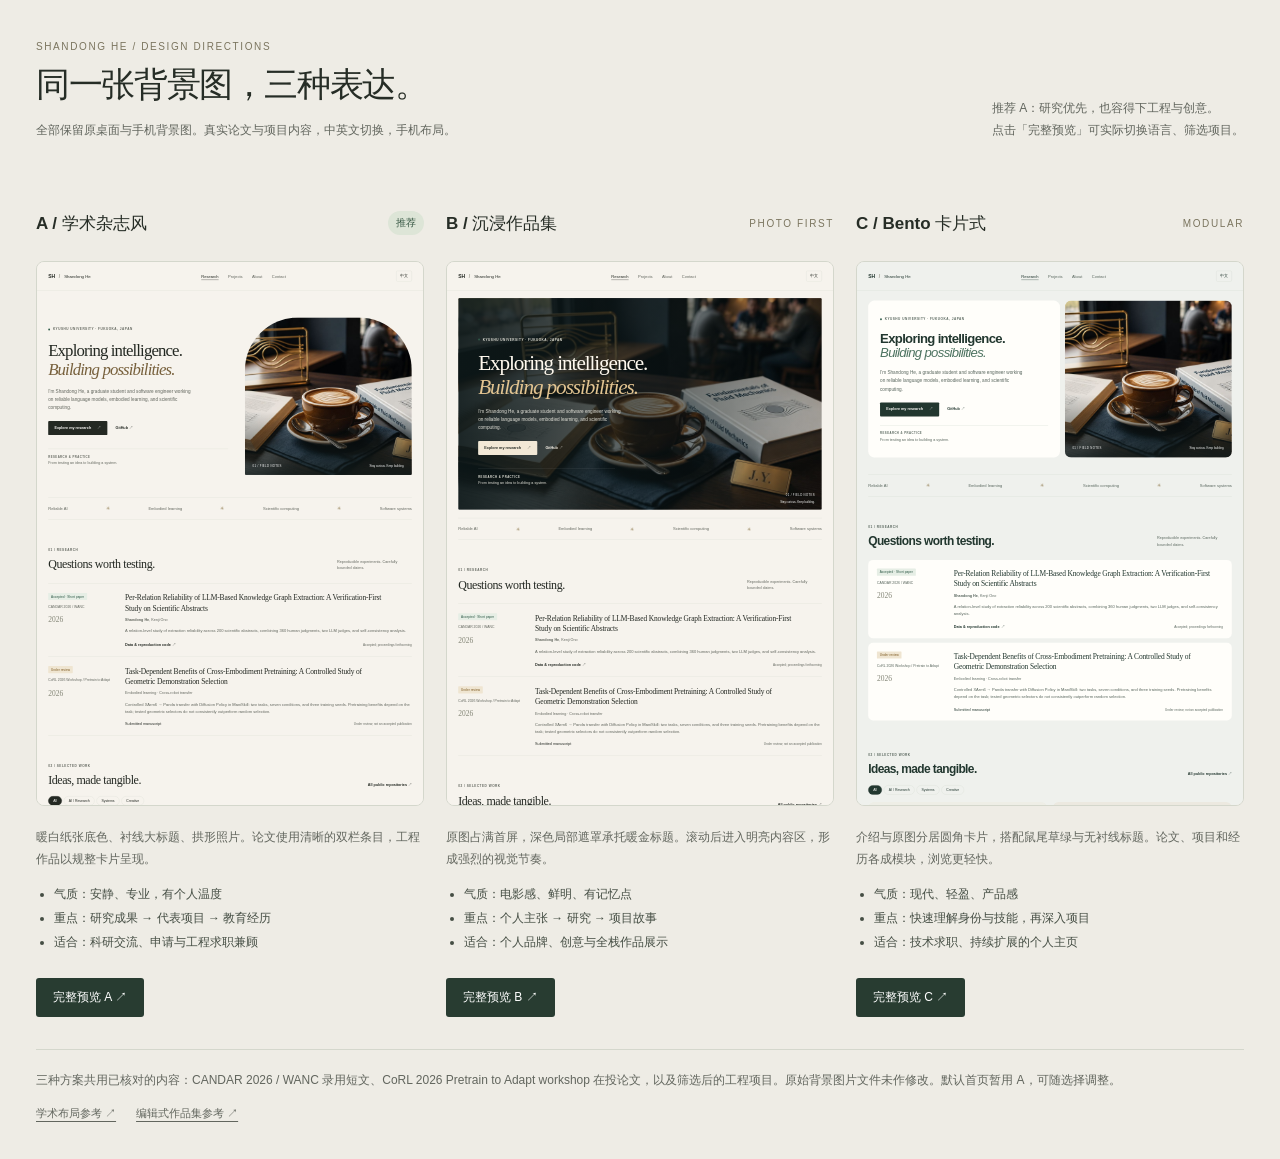
==== design-preview.html @ aaff9c5a "Rebuild bilingual research portfolio with academic editorial design" ====
<!doctype html><html lang="zh-CN"><head><meta charset="utf-8"><meta name="viewport" content="width=device-width,initial-scale=1"><meta name="robots" content="noindex"><title>何单东 · 三种网站设计方案</title><style>*{box-sizing:border-box}body{margin:0;background:#eeece5;color:#262d26;font-family:"Segoe UI","Microsoft YaHei",sans-serif}header,main{max-width:1500px;margin:auto;padding:36px}header{display:flex;justify-content:space-between;gap:24px;align-items:end;padding-bottom:8px}header p{font-size:12px;line-height:1.8;color:#62665e}h1{font:400 34px Georgia,"Microsoft YaHei",serif;letter-spacing:-.04em;margin:8px 0 12px}.label{font-size:10px;letter-spacing:.16em;color:#7b755f}.options{display:grid;grid-template-columns:repeat(3,minmax(0,1fr));gap:22px}.option{min-width:0}.option-head{display:flex;justify-content:space-between;align-items:center;gap:10px}h2{font-size:17px;font-weight:550}a{color:inherit;text-underline-offset:4px;font-size:12px}.recommend{font-size:10px;padding:5px 8px;background:#dde5d7;color:#375844;border-radius:20px}.frame{height:555px;background:#f6f3ed;overflow:hidden;border:1px solid #d4d7cc;border-radius:8px;position:relative;margin:12px 0 20px}iframe{width:1240px;height:1750px;border:0;transform-origin:top left;pointer-events:none}.option p{font-size:12px;line-height:1.85;color:#62665e}.option ul{padding-left:18px;font-size:12px;line-height:2;color:#454e44}.open{display:inline-block;background:#283c31;color:#fff;padding:11px 17px;text-decoration:none;border-radius:3px;margin-top:12px}.note{margin-top:32px;border-top:1px solid #d4d7cc;padding-top:20px;font-size:12px;color:#62665e;line-height:1.8}.links{margin-top:12px;display:flex;gap:20px}.links a{font-size:11px}@media(max-width:850px){.options{grid-template-columns:1fr}header{display:block}header,main{padding:24px}.frame{height:510px}h1{font-size:29px}.option{margin-bottom:28px}}a:focus-visible{outline:3px solid #8a642f;outline-offset:4px}</style></head><body><header><div><span class="label">SHANDONG HE / DESIGN DIRECTIONS</span><h1>同一张背景图，三种表达。</h1><p>全部保留原桌面与手机背景图。真实论文与项目内容，中英文切换，手机布局。</p></div><p>推荐 A：研究优先，也容得下工程与创意。<br>点击「完整预览」可实际切换语言、筛选项目。</p></header><main><div class="options">
<article class="option"><div class="option-head"><h2>A / 学术杂志风</h2><span class="recommend">推荐</span></div><div class="frame"><iframe src="index.html?design=academic" title="学术杂志风预览" tabindex="-1"></iframe></div><p>暖白纸张底色、衬线大标题、拱形照片。论文使用清晰的双栏条目，工程作品以规整卡片呈现。</p><ul><li>气质：安静、专业，有个人温度</li><li>重点：研究成果 → 代表项目 → 教育经历</li><li>适合：科研交流、申请与工程求职兼顾</li></ul><a class="open" href="index.html?design=academic" target="_blank" rel="noopener">完整预览 A ↗</a></article>
<article class="option"><div class="option-head"><h2>B / 沉浸作品集</h2><span class="label">PHOTO FIRST</span></div><div class="frame"><iframe src="index.html?design=editorial" title="沉浸作品集预览" tabindex="-1"></iframe></div><p>原图占满首屏，深色局部遮罩承托暖金标题。滚动后进入明亮内容区，形成强烈的视觉节奏。</p><ul><li>气质：电影感、鲜明、有记忆点</li><li>重点：个人主张 → 研究 → 项目故事</li><li>适合：个人品牌、创意与全栈作品展示</li></ul><a class="open" href="index.html?design=editorial" target="_blank" rel="noopener">完整预览 B ↗</a></article>
<article class="option"><div class="option-head"><h2>C / Bento 卡片式</h2><span class="label">MODULAR</span></div><div class="frame"><iframe src="index.html?design=bento" title="Bento 卡片式预览" tabindex="-1"></iframe></div><p>介绍与原图分居圆角卡片，搭配鼠尾草绿与无衬线标题。论文、项目和经历各成模块，浏览更轻快。</p><ul><li>气质：现代、轻盈、产品感</li><li>重点：快速理解身份与技能，再深入项目</li><li>适合：技术求职、持续扩展的个人主页</li></ul><a class="open" href="index.html?design=bento" target="_blank" rel="noopener">完整预览 C ↗</a></article>
</div><div class="note">三种方案共用已核对的内容：CANDAR 2026 / WANC 录用短文、CoRL 2026 Pretrain to Adapt workshop 在投论文，以及筛选后的工程项目。原始背景图片文件未作修改。默认首页暂用 A，可随选择调整。<div class="links"><a href="https://www.framer.com/marketplace/templates/scholar/">学术布局参考 ↗</a><a href="https://www.framer.com/marketplace/templates/72319/">编辑式作品集参考 ↗</a></div></div></main><script>const observer=new ResizeObserver(entries=>entries.forEach(({target,contentRect})=>{const scale=contentRect.width/1240;target.querySelector('iframe').style.transform=`scale(${scale})`;target.style.height=`${Math.min(640,1750*scale)}px`;}));document.querySelectorAll('.frame').forEach(frame=>observer.observe(frame));</script></body></html>
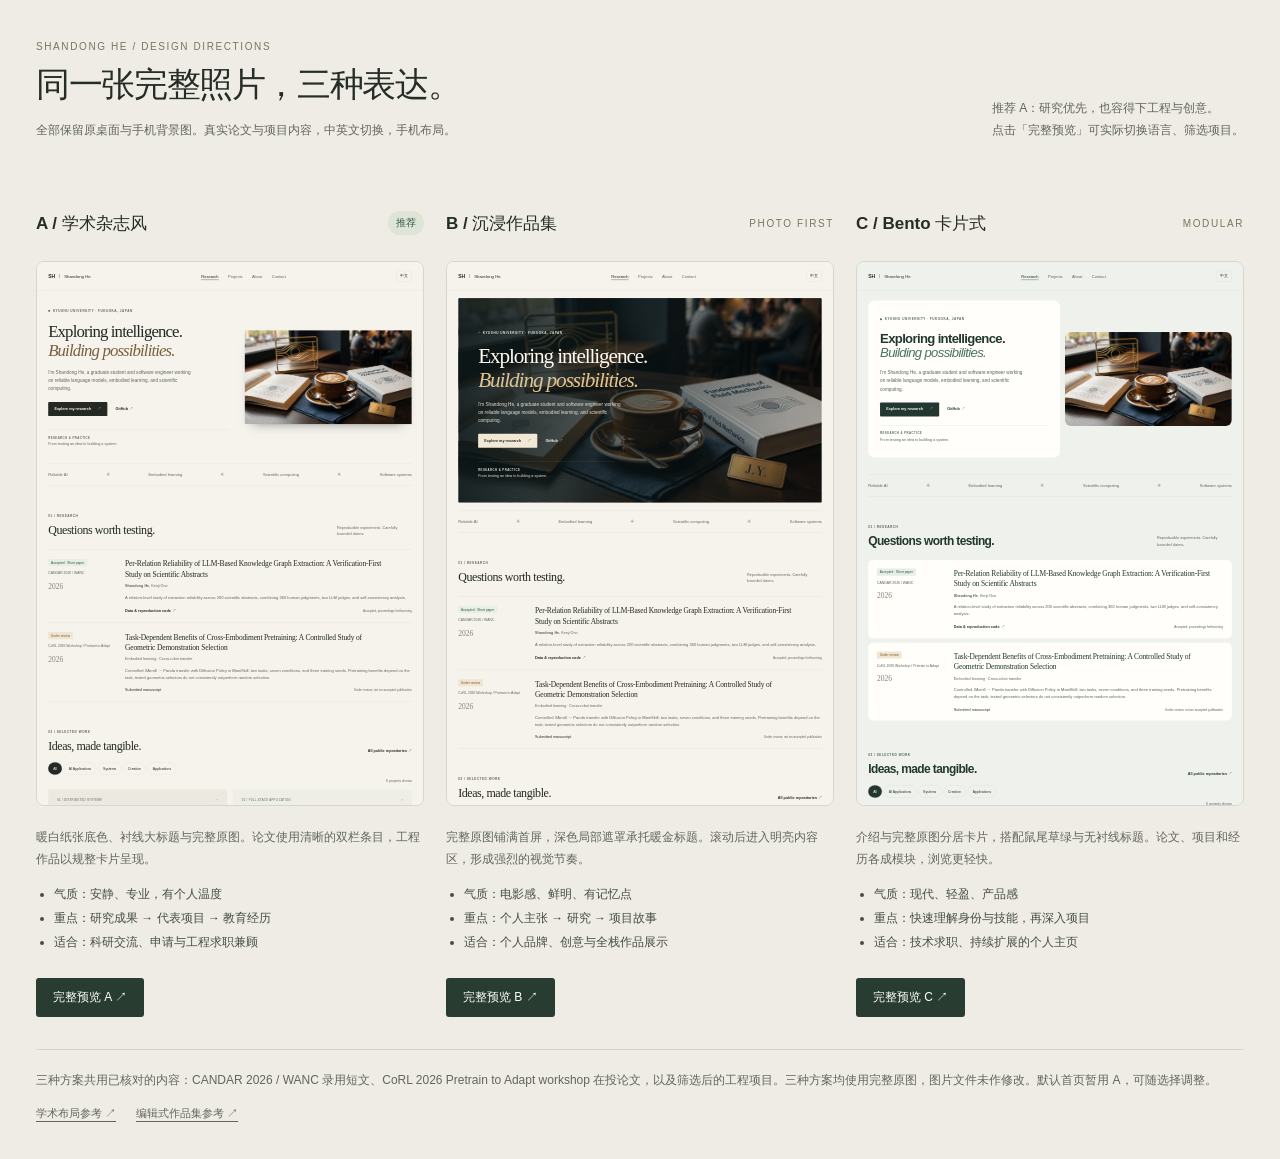
==== commit a2ec14a1: "Refine portfolio interactions and design previews" ====
--- a/design-preview.html
+++ b/design-preview.html
@@ -1,5 +1,5 @@
-<!doctype html><html lang="zh-CN"><head><meta charset="utf-8"><meta name="viewport" content="width=device-width,initial-scale=1"><meta name="robots" content="noindex"><title>何单东 · 三种网站设计方案</title><style>*{box-sizing:border-box}body{margin:0;background:#eeece5;color:#262d26;font-family:"Segoe UI","Microsoft YaHei",sans-serif}header,main{max-width:1500px;margin:auto;padding:36px}header{display:flex;justify-content:space-between;gap:24px;align-items:end;padding-bottom:8px}header p{font-size:12px;line-height:1.8;color:#62665e}h1{font:400 34px Georgia,"Microsoft YaHei",serif;letter-spacing:-.04em;margin:8px 0 12px}.label{font-size:10px;letter-spacing:.16em;color:#7b755f}.options{display:grid;grid-template-columns:repeat(3,minmax(0,1fr));gap:22px}.option{min-width:0}.option-head{display:flex;justify-content:space-between;align-items:center;gap:10px}h2{font-size:17px;font-weight:550}a{color:inherit;text-underline-offset:4px;font-size:12px}.recommend{font-size:10px;padding:5px 8px;background:#dde5d7;color:#375844;border-radius:20px}.frame{height:555px;background:#f6f3ed;overflow:hidden;border:1px solid #d4d7cc;border-radius:8px;position:relative;margin:12px 0 20px}iframe{width:1240px;height:1750px;border:0;transform-origin:top left;pointer-events:none}.option p{font-size:12px;line-height:1.85;color:#62665e}.option ul{padding-left:18px;font-size:12px;line-height:2;color:#454e44}.open{display:inline-block;background:#283c31;color:#fff;padding:11px 17px;text-decoration:none;border-radius:3px;margin-top:12px}.note{margin-top:32px;border-top:1px solid #d4d7cc;padding-top:20px;font-size:12px;color:#62665e;line-height:1.8}.links{margin-top:12px;display:flex;gap:20px}.links a{font-size:11px}@media(max-width:850px){.options{grid-template-columns:1fr}header{display:block}header,main{padding:24px}.frame{height:510px}h1{font-size:29px}.option{margin-bottom:28px}}a:focus-visible{outline:3px solid #8a642f;outline-offset:4px}</style></head><body><header><div><span class="label">SHANDONG HE / DESIGN DIRECTIONS</span><h1>同一张背景图，三种表达。</h1><p>全部保留原桌面与手机背景图。真实论文与项目内容，中英文切换，手机布局。</p></div><p>推荐 A：研究优先，也容得下工程与创意。<br>点击「完整预览」可实际切换语言、筛选项目。</p></header><main><div class="options">
-<article class="option"><div class="option-head"><h2>A / 学术杂志风</h2><span class="recommend">推荐</span></div><div class="frame"><iframe src="index.html?design=academic" title="学术杂志风预览" tabindex="-1"></iframe></div><p>暖白纸张底色、衬线大标题、拱形照片。论文使用清晰的双栏条目，工程作品以规整卡片呈现。</p><ul><li>气质：安静、专业，有个人温度</li><li>重点：研究成果 → 代表项目 → 教育经历</li><li>适合：科研交流、申请与工程求职兼顾</li></ul><a class="open" href="index.html?design=academic" target="_blank" rel="noopener">完整预览 A ↗</a></article>
-<article class="option"><div class="option-head"><h2>B / 沉浸作品集</h2><span class="label">PHOTO FIRST</span></div><div class="frame"><iframe src="index.html?design=editorial" title="沉浸作品集预览" tabindex="-1"></iframe></div><p>原图占满首屏，深色局部遮罩承托暖金标题。滚动后进入明亮内容区，形成强烈的视觉节奏。</p><ul><li>气质：电影感、鲜明、有记忆点</li><li>重点：个人主张 → 研究 → 项目故事</li><li>适合：个人品牌、创意与全栈作品展示</li></ul><a class="open" href="index.html?design=editorial" target="_blank" rel="noopener">完整预览 B ↗</a></article>
-<article class="option"><div class="option-head"><h2>C / Bento 卡片式</h2><span class="label">MODULAR</span></div><div class="frame"><iframe src="index.html?design=bento" title="Bento 卡片式预览" tabindex="-1"></iframe></div><p>介绍与原图分居圆角卡片，搭配鼠尾草绿与无衬线标题。论文、项目和经历各成模块，浏览更轻快。</p><ul><li>气质：现代、轻盈、产品感</li><li>重点：快速理解身份与技能，再深入项目</li><li>适合：技术求职、持续扩展的个人主页</li></ul><a class="open" href="index.html?design=bento" target="_blank" rel="noopener">完整预览 C ↗</a></article>
-</div><div class="note">三种方案共用已核对的内容：CANDAR 2026 / WANC 录用短文、CoRL 2026 Pretrain to Adapt workshop 在投论文，以及筛选后的工程项目。原始背景图片文件未作修改。默认首页暂用 A，可随选择调整。<div class="links"><a href="https://www.framer.com/marketplace/templates/scholar/">学术布局参考 ↗</a><a href="https://www.framer.com/marketplace/templates/72319/">编辑式作品集参考 ↗</a></div></div></main><script>const observer=new ResizeObserver(entries=>entries.forEach(({target,contentRect})=>{const scale=contentRect.width/1240;target.querySelector('iframe').style.transform=`scale(${scale})`;target.style.height=`${Math.min(640,1750*scale)}px`;}));document.querySelectorAll('.frame').forEach(frame=>observer.observe(frame));</script></body></html>
+<!doctype html><html lang="zh-CN"><head><meta charset="utf-8"><meta name="viewport" content="width=device-width,initial-scale=1"><meta name="robots" content="noindex"><title>何单东 · 三种网站设计方案</title><style>*{box-sizing:border-box}body{margin:0;background:#eeece5;color:#262d26;font-family:"Segoe UI","Microsoft YaHei",sans-serif}header,main{max-width:1500px;margin:auto;padding:36px}header{display:flex;justify-content:space-between;gap:24px;align-items:end;padding-bottom:8px}header p{font-size:12px;line-height:1.8;color:#62665e}h1{font:400 34px Georgia,"Microsoft YaHei",serif;letter-spacing:-.04em;margin:8px 0 12px}.label{font-size:10px;letter-spacing:.16em;color:#7b755f}.options{display:grid;grid-template-columns:repeat(3,minmax(0,1fr));gap:22px}.option{min-width:0}.option-head{display:flex;justify-content:space-between;align-items:center;gap:10px}h2{font-size:17px;font-weight:550}a{color:inherit;text-underline-offset:4px;font-size:12px}.recommend{font-size:10px;padding:5px 8px;background:#dde5d7;color:#375844;border-radius:20px}.frame{height:555px;background:#f6f3ed;overflow:hidden;border:1px solid #d4d7cc;border-radius:8px;position:relative;margin:12px 0 20px}iframe{width:1240px;height:1750px;border:0;transform-origin:top left;pointer-events:none}.option p{font-size:12px;line-height:1.85;color:#62665e}.option ul{padding-left:18px;font-size:12px;line-height:2;color:#454e44}.open{display:inline-block;background:#283c31;color:#fff;padding:11px 17px;text-decoration:none;border-radius:3px;margin-top:12px}.note{margin-top:32px;border-top:1px solid #d4d7cc;padding-top:20px;font-size:12px;color:#62665e;line-height:1.8}.links{margin-top:12px;display:flex;gap:20px}.links a{font-size:11px}@media(max-width:850px){.options{grid-template-columns:1fr}header{display:block}header,main{padding:24px}.frame{height:510px}h1{font-size:29px}.option{margin-bottom:28px}}a:focus-visible{outline:3px solid #8a642f;outline-offset:4px}</style></head><body><header><div><span class="label">SHANDONG HE / DESIGN DIRECTIONS</span><h1>同一张完整照片，三种表达。</h1><p>全部保留原桌面与手机背景图。真实论文与项目内容，中英文切换，手机布局。</p></div><p>推荐 A：研究优先，也容得下工程与创意。<br>点击「完整预览」可实际切换语言、筛选项目。</p></header><main><div class="options">
+<article class="option"><div class="option-head"><h2>A / 学术杂志风</h2><span class="recommend">推荐</span></div><div class="frame"><iframe src="index.html?design=academic" title="学术杂志风预览" tabindex="-1"></iframe></div><p>暖白纸张底色、衬线大标题与完整原图。论文使用清晰的双栏条目，工程作品以规整卡片呈现。</p><ul><li>气质：安静、专业，有个人温度</li><li>重点：研究成果 → 代表项目 → 教育经历</li><li>适合：科研交流、申请与工程求职兼顾</li></ul><a class="open" href="index.html?design=academic" target="_blank" rel="noopener">完整预览 A ↗</a></article>
+<article class="option"><div class="option-head"><h2>B / 沉浸作品集</h2><span class="label">PHOTO FIRST</span></div><div class="frame"><iframe src="index.html?design=editorial" title="沉浸作品集预览" tabindex="-1"></iframe></div><p>完整原图铺满首屏，深色局部遮罩承托暖金标题。滚动后进入明亮内容区，形成强烈的视觉节奏。</p><ul><li>气质：电影感、鲜明、有记忆点</li><li>重点：个人主张 → 研究 → 项目故事</li><li>适合：个人品牌、创意与全栈作品展示</li></ul><a class="open" href="index.html?design=editorial" target="_blank" rel="noopener">完整预览 B ↗</a></article>
+<article class="option"><div class="option-head"><h2>C / Bento 卡片式</h2><span class="label">MODULAR</span></div><div class="frame"><iframe src="index.html?design=bento" title="Bento 卡片式预览" tabindex="-1"></iframe></div><p>介绍与完整原图分居卡片，搭配鼠尾草绿与无衬线标题。论文、项目和经历各成模块，浏览更轻快。</p><ul><li>气质：现代、轻盈、产品感</li><li>重点：快速理解身份与技能，再深入项目</li><li>适合：技术求职、持续扩展的个人主页</li></ul><a class="open" href="index.html?design=bento" target="_blank" rel="noopener">完整预览 C ↗</a></article>
+</div><div class="note">三种方案共用已核对的内容：CANDAR 2026 / WANC 录用短文、CoRL 2026 Pretrain to Adapt workshop 在投论文，以及筛选后的工程项目。三种方案均使用完整原图，图片文件未作修改。默认首页暂用 A，可随选择调整。<div class="links"><a href="https://www.framer.com/marketplace/templates/scholar/">学术布局参考 ↗</a><a href="https://www.framer.com/marketplace/templates/72319/">编辑式作品集参考 ↗</a></div></div></main><script>const observer=new ResizeObserver(entries=>entries.forEach(({target,contentRect})=>{const mobile=matchMedia("(max-width:850px)").matches;const width=mobile?390:1240;const height=mobile?1150:1750;const scale=contentRect.width/width;const iframe=target.querySelector("iframe");iframe.style.width=`${width}px`;iframe.style.height=`${height}px`;iframe.style.transform=`scale(${scale})`;target.style.height=`${Math.min(mobile?690:640,height*scale)}px`;}));document.querySelectorAll('.frame').forEach(frame=>observer.observe(frame));</script></body></html>
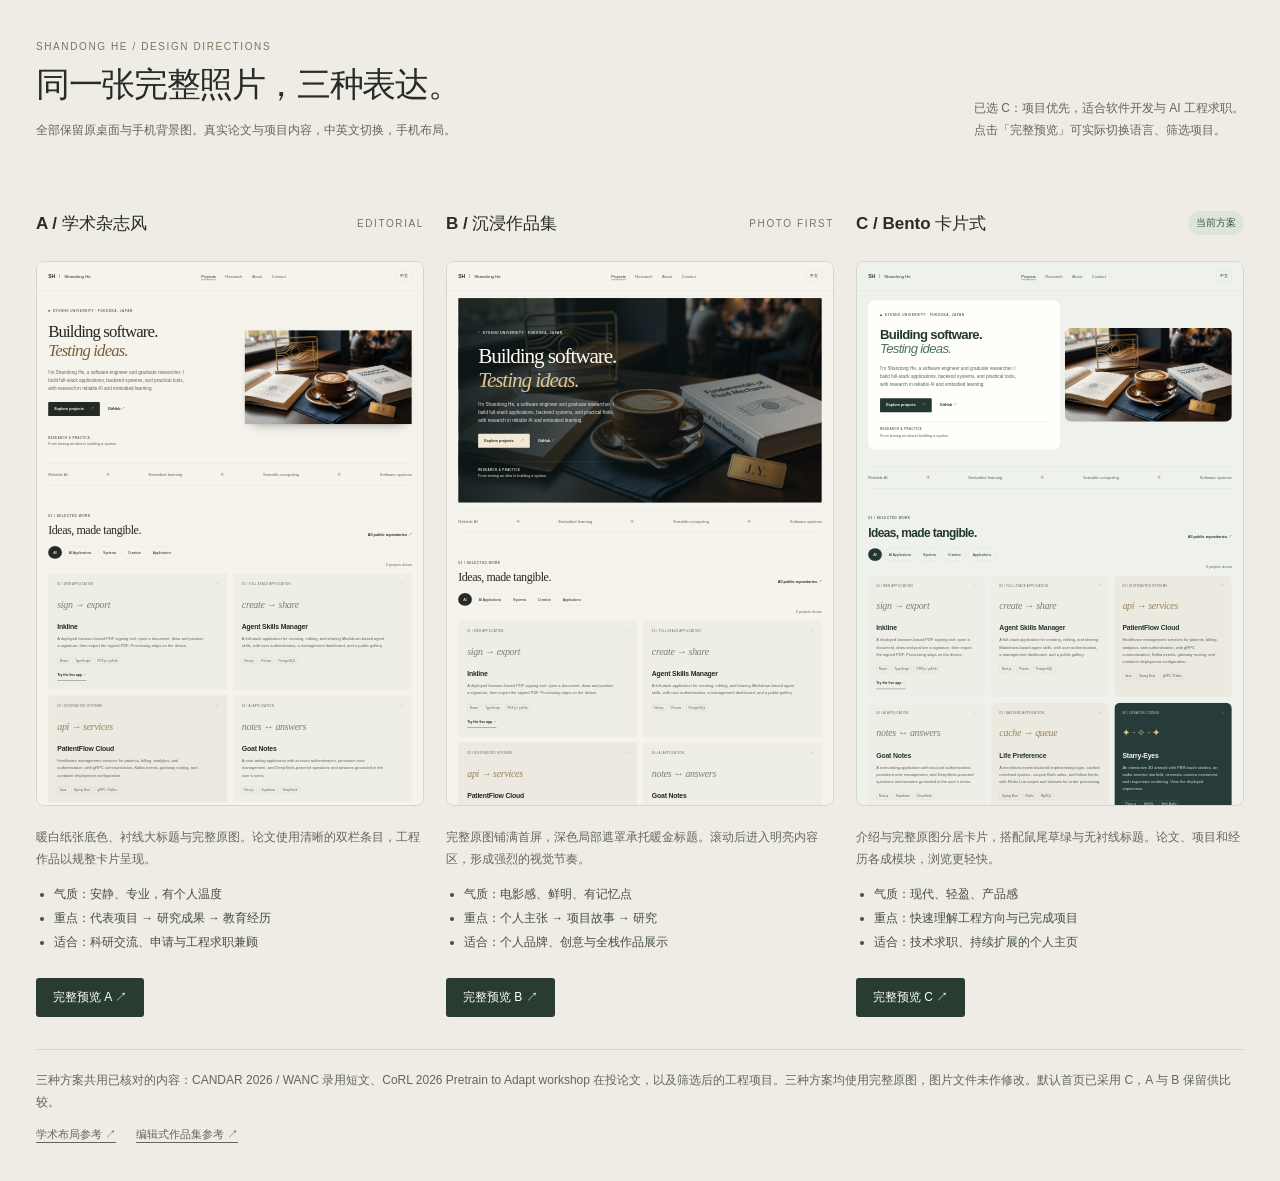
==== commit adb76b3b: "Select bento portfolio layout and project-first content" ====
--- a/design-preview.html
+++ b/design-preview.html
@@ -1,5 +1,5 @@
-<!doctype html><html lang="zh-CN"><head><meta charset="utf-8"><meta name="viewport" content="width=device-width,initial-scale=1"><meta name="robots" content="noindex"><title>何单东 · 三种网站设计方案</title><style>*{box-sizing:border-box}body{margin:0;background:#eeece5;color:#262d26;font-family:"Segoe UI","Microsoft YaHei",sans-serif}header,main{max-width:1500px;margin:auto;padding:36px}header{display:flex;justify-content:space-between;gap:24px;align-items:end;padding-bottom:8px}header p{font-size:12px;line-height:1.8;color:#62665e}h1{font:400 34px Georgia,"Microsoft YaHei",serif;letter-spacing:-.04em;margin:8px 0 12px}.label{font-size:10px;letter-spacing:.16em;color:#7b755f}.options{display:grid;grid-template-columns:repeat(3,minmax(0,1fr));gap:22px}.option{min-width:0}.option-head{display:flex;justify-content:space-between;align-items:center;gap:10px}h2{font-size:17px;font-weight:550}a{color:inherit;text-underline-offset:4px;font-size:12px}.recommend{font-size:10px;padding:5px 8px;background:#dde5d7;color:#375844;border-radius:20px}.frame{height:555px;background:#f6f3ed;overflow:hidden;border:1px solid #d4d7cc;border-radius:8px;position:relative;margin:12px 0 20px}iframe{width:1240px;height:1750px;border:0;transform-origin:top left;pointer-events:none}.option p{font-size:12px;line-height:1.85;color:#62665e}.option ul{padding-left:18px;font-size:12px;line-height:2;color:#454e44}.open{display:inline-block;background:#283c31;color:#fff;padding:11px 17px;text-decoration:none;border-radius:3px;margin-top:12px}.note{margin-top:32px;border-top:1px solid #d4d7cc;padding-top:20px;font-size:12px;color:#62665e;line-height:1.8}.links{margin-top:12px;display:flex;gap:20px}.links a{font-size:11px}@media(max-width:850px){.options{grid-template-columns:1fr}header{display:block}header,main{padding:24px}.frame{height:510px}h1{font-size:29px}.option{margin-bottom:28px}}a:focus-visible{outline:3px solid #8a642f;outline-offset:4px}</style></head><body><header><div><span class="label">SHANDONG HE / DESIGN DIRECTIONS</span><h1>同一张完整照片，三种表达。</h1><p>全部保留原桌面与手机背景图。真实论文与项目内容，中英文切换，手机布局。</p></div><p>推荐 A：研究优先，也容得下工程与创意。<br>点击「完整预览」可实际切换语言、筛选项目。</p></header><main><div class="options">
-<article class="option"><div class="option-head"><h2>A / 学术杂志风</h2><span class="recommend">推荐</span></div><div class="frame"><iframe src="index.html?design=academic" title="学术杂志风预览" tabindex="-1"></iframe></div><p>暖白纸张底色、衬线大标题与完整原图。论文使用清晰的双栏条目，工程作品以规整卡片呈现。</p><ul><li>气质：安静、专业，有个人温度</li><li>重点：研究成果 → 代表项目 → 教育经历</li><li>适合：科研交流、申请与工程求职兼顾</li></ul><a class="open" href="index.html?design=academic" target="_blank" rel="noopener">完整预览 A ↗</a></article>
-<article class="option"><div class="option-head"><h2>B / 沉浸作品集</h2><span class="label">PHOTO FIRST</span></div><div class="frame"><iframe src="index.html?design=editorial" title="沉浸作品集预览" tabindex="-1"></iframe></div><p>完整原图铺满首屏，深色局部遮罩承托暖金标题。滚动后进入明亮内容区，形成强烈的视觉节奏。</p><ul><li>气质：电影感、鲜明、有记忆点</li><li>重点：个人主张 → 研究 → 项目故事</li><li>适合：个人品牌、创意与全栈作品展示</li></ul><a class="open" href="index.html?design=editorial" target="_blank" rel="noopener">完整预览 B ↗</a></article>
-<article class="option"><div class="option-head"><h2>C / Bento 卡片式</h2><span class="label">MODULAR</span></div><div class="frame"><iframe src="index.html?design=bento" title="Bento 卡片式预览" tabindex="-1"></iframe></div><p>介绍与完整原图分居卡片，搭配鼠尾草绿与无衬线标题。论文、项目和经历各成模块，浏览更轻快。</p><ul><li>气质：现代、轻盈、产品感</li><li>重点：快速理解身份与技能，再深入项目</li><li>适合：技术求职、持续扩展的个人主页</li></ul><a class="open" href="index.html?design=bento" target="_blank" rel="noopener">完整预览 C ↗</a></article>
-</div><div class="note">三种方案共用已核对的内容：CANDAR 2026 / WANC 录用短文、CoRL 2026 Pretrain to Adapt workshop 在投论文，以及筛选后的工程项目。三种方案均使用完整原图，图片文件未作修改。默认首页暂用 A，可随选择调整。<div class="links"><a href="https://www.framer.com/marketplace/templates/scholar/">学术布局参考 ↗</a><a href="https://www.framer.com/marketplace/templates/72319/">编辑式作品集参考 ↗</a></div></div></main><script>const observer=new ResizeObserver(entries=>entries.forEach(({target,contentRect})=>{const mobile=matchMedia("(max-width:850px)").matches;const width=mobile?390:1240;const height=mobile?1150:1750;const scale=contentRect.width/width;const iframe=target.querySelector("iframe");iframe.style.width=`${width}px`;iframe.style.height=`${height}px`;iframe.style.transform=`scale(${scale})`;target.style.height=`${Math.min(mobile?690:640,height*scale)}px`;}));document.querySelectorAll('.frame').forEach(frame=>observer.observe(frame));</script></body></html>
+<!doctype html><html lang="zh-CN"><head><meta charset="utf-8"><meta name="viewport" content="width=device-width,initial-scale=1"><meta name="robots" content="noindex"><title>何单东 · 三种网站设计方案</title><style>*{box-sizing:border-box}body{margin:0;background:#eeece5;color:#262d26;font-family:"Segoe UI","Microsoft YaHei",sans-serif}header,main{max-width:1500px;margin:auto;padding:36px}header{display:flex;justify-content:space-between;gap:24px;align-items:end;padding-bottom:8px}header p{font-size:12px;line-height:1.8;color:#62665e}h1{font:400 34px Georgia,"Microsoft YaHei",serif;letter-spacing:-.04em;margin:8px 0 12px}.label{font-size:10px;letter-spacing:.16em;color:#7b755f}.options{display:grid;grid-template-columns:repeat(3,minmax(0,1fr));gap:22px}.option{min-width:0}.option-head{display:flex;justify-content:space-between;align-items:center;gap:10px}h2{font-size:17px;font-weight:550}a{color:inherit;text-underline-offset:4px;font-size:12px}.recommend{font-size:10px;padding:5px 8px;background:#dde5d7;color:#375844;border-radius:20px}.frame{height:555px;background:#f6f3ed;overflow:hidden;border:1px solid #d4d7cc;border-radius:8px;position:relative;margin:12px 0 20px}iframe{width:1240px;height:1750px;border:0;transform-origin:top left;pointer-events:none}.option p{font-size:12px;line-height:1.85;color:#62665e}.option ul{padding-left:18px;font-size:12px;line-height:2;color:#454e44}.open{display:inline-block;background:#283c31;color:#fff;padding:11px 17px;text-decoration:none;border-radius:3px;margin-top:12px}.note{margin-top:32px;border-top:1px solid #d4d7cc;padding-top:20px;font-size:12px;color:#62665e;line-height:1.8}.links{margin-top:12px;display:flex;gap:20px}.links a{font-size:11px}@media(max-width:850px){.options{grid-template-columns:1fr}header{display:block}header,main{padding:24px}.frame{height:510px}h1{font-size:29px}.option{margin-bottom:28px}}a:focus-visible{outline:3px solid #8a642f;outline-offset:4px}</style></head><body><header><div><span class="label">SHANDONG HE / DESIGN DIRECTIONS</span><h1>同一张完整照片，三种表达。</h1><p>全部保留原桌面与手机背景图。真实论文与项目内容，中英文切换，手机布局。</p></div><p>已选 C：项目优先，适合软件开发与 AI 工程求职。<br>点击「完整预览」可实际切换语言、筛选项目。</p></header><main><div class="options">
+<article class="option"><div class="option-head"><h2>A / 学术杂志风</h2><span class="label">EDITORIAL</span></div><div class="frame"><iframe src="index.html?design=academic" title="学术杂志风预览" tabindex="-1"></iframe></div><p>暖白纸张底色、衬线大标题与完整原图。论文使用清晰的双栏条目，工程作品以规整卡片呈现。</p><ul><li>气质：安静、专业，有个人温度</li><li>重点：代表项目 → 研究成果 → 教育经历</li><li>适合：科研交流、申请与工程求职兼顾</li></ul><a class="open" href="index.html?design=academic" target="_blank" rel="noopener">完整预览 A ↗</a></article>
+<article class="option"><div class="option-head"><h2>B / 沉浸作品集</h2><span class="label">PHOTO FIRST</span></div><div class="frame"><iframe src="index.html?design=editorial" title="沉浸作品集预览" tabindex="-1"></iframe></div><p>完整原图铺满首屏，深色局部遮罩承托暖金标题。滚动后进入明亮内容区，形成强烈的视觉节奏。</p><ul><li>气质：电影感、鲜明、有记忆点</li><li>重点：个人主张 → 项目故事 → 研究</li><li>适合：个人品牌、创意与全栈作品展示</li></ul><a class="open" href="index.html?design=editorial" target="_blank" rel="noopener">完整预览 B ↗</a></article>
+<article class="option"><div class="option-head"><h2>C / Bento 卡片式</h2><span class="recommend">当前方案</span></div><div class="frame"><iframe src="index.html?design=bento" title="Bento 卡片式预览" tabindex="-1"></iframe></div><p>介绍与完整原图分居卡片，搭配鼠尾草绿与无衬线标题。论文、项目和经历各成模块，浏览更轻快。</p><ul><li>气质：现代、轻盈、产品感</li><li>重点：快速理解工程方向与已完成项目</li><li>适合：技术求职、持续扩展的个人主页</li></ul><a class="open" href="index.html?design=bento" target="_blank" rel="noopener">完整预览 C ↗</a></article>
+</div><div class="note">三种方案共用已核对的内容：CANDAR 2026 / WANC 录用短文、CoRL 2026 Pretrain to Adapt workshop 在投论文，以及筛选后的工程项目。三种方案均使用完整原图，图片文件未作修改。默认首页已采用 C，A 与 B 保留供比较。<div class="links"><a href="https://www.framer.com/marketplace/templates/scholar/">学术布局参考 ↗</a><a href="https://www.framer.com/marketplace/templates/72319/">编辑式作品集参考 ↗</a></div></div></main><script>const observer=new ResizeObserver(entries=>entries.forEach(({target,contentRect})=>{const mobile=matchMedia("(max-width:850px)").matches;const width=mobile?390:1240;const height=mobile?1150:1750;const scale=contentRect.width/width;const iframe=target.querySelector("iframe");iframe.style.width=`${width}px`;iframe.style.height=`${height}px`;iframe.style.transform=`scale(${scale})`;target.style.height=`${Math.min(mobile?690:640,height*scale)}px`;}));document.querySelectorAll('.frame').forEach(frame=>observer.observe(frame));</script></body></html>
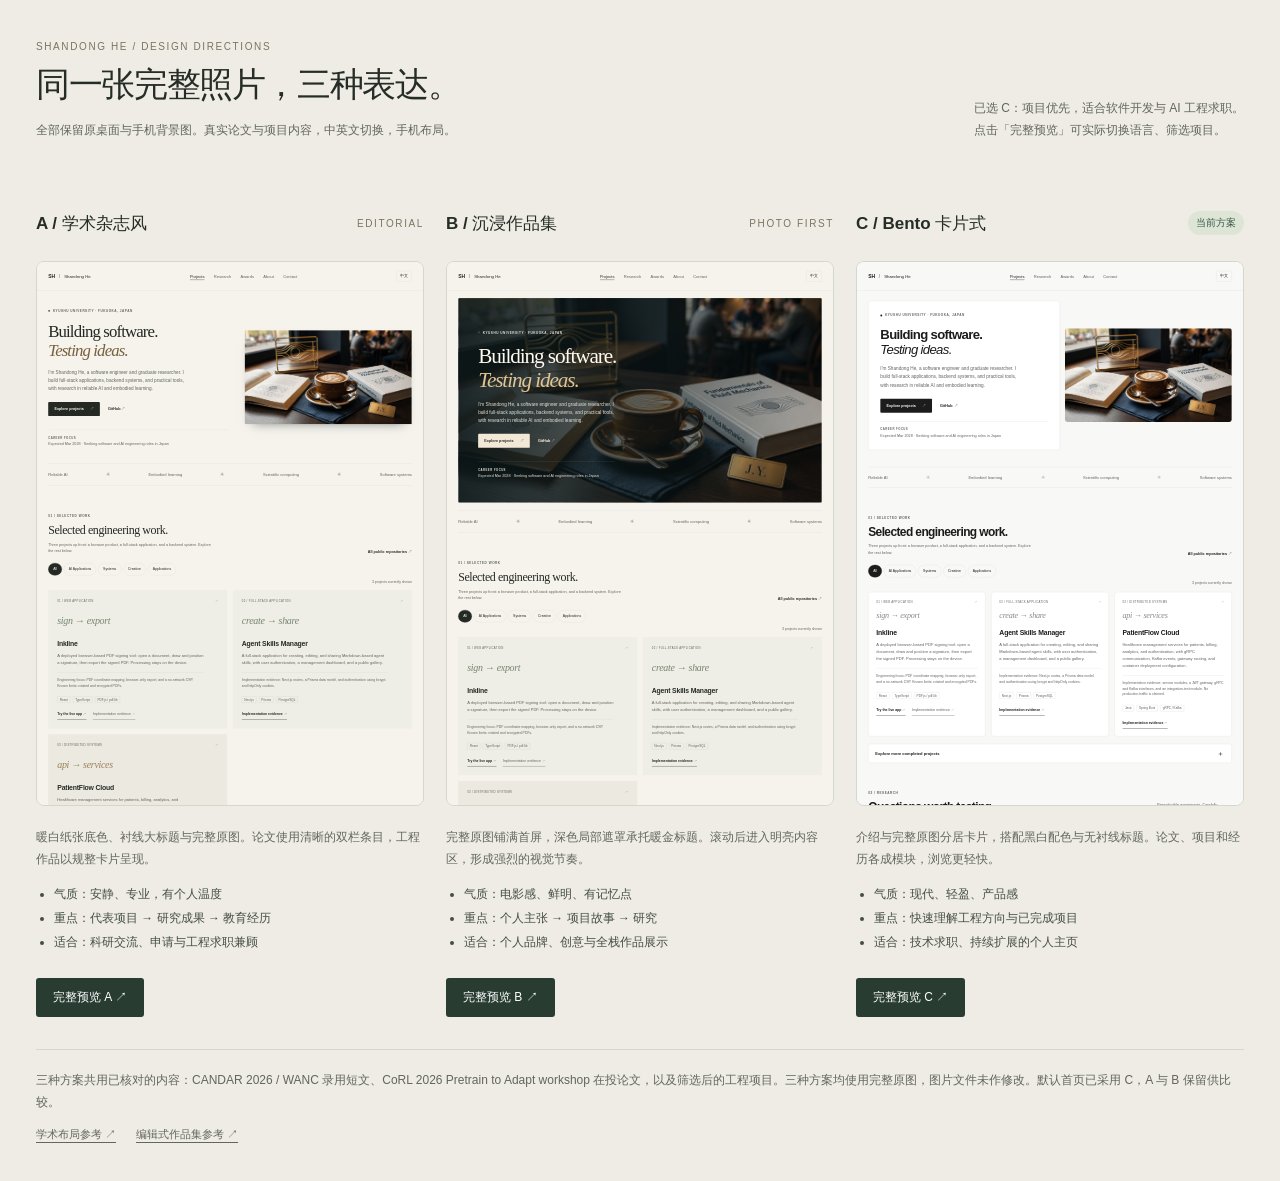
==== commit a6607c57: "Simplify portfolio to monochrome" ====
--- a/design-preview.html
+++ b/design-preview.html
@@ -1,5 +1,5 @@
 <!doctype html><html lang="zh-CN"><head><meta charset="utf-8"><meta name="viewport" content="width=device-width,initial-scale=1"><meta name="robots" content="noindex"><title>何单东 · 三种网站设计方案</title><style>*{box-sizing:border-box}body{margin:0;background:#eeece5;color:#262d26;font-family:"Segoe UI","Microsoft YaHei",sans-serif}header,main{max-width:1500px;margin:auto;padding:36px}header{display:flex;justify-content:space-between;gap:24px;align-items:end;padding-bottom:8px}header p{font-size:12px;line-height:1.8;color:#62665e}h1{font:400 34px Georgia,"Microsoft YaHei",serif;letter-spacing:-.04em;margin:8px 0 12px}.label{font-size:10px;letter-spacing:.16em;color:#7b755f}.options{display:grid;grid-template-columns:repeat(3,minmax(0,1fr));gap:22px}.option{min-width:0}.option-head{display:flex;justify-content:space-between;align-items:center;gap:10px}h2{font-size:17px;font-weight:550}a{color:inherit;text-underline-offset:4px;font-size:12px}.recommend{font-size:10px;padding:5px 8px;background:#dde5d7;color:#375844;border-radius:20px}.frame{height:555px;background:#f6f3ed;overflow:hidden;border:1px solid #d4d7cc;border-radius:8px;position:relative;margin:12px 0 20px}iframe{width:1240px;height:1750px;border:0;transform-origin:top left;pointer-events:none}.option p{font-size:12px;line-height:1.85;color:#62665e}.option ul{padding-left:18px;font-size:12px;line-height:2;color:#454e44}.open{display:inline-block;background:#283c31;color:#fff;padding:11px 17px;text-decoration:none;border-radius:3px;margin-top:12px}.note{margin-top:32px;border-top:1px solid #d4d7cc;padding-top:20px;font-size:12px;color:#62665e;line-height:1.8}.links{margin-top:12px;display:flex;gap:20px}.links a{font-size:11px}@media(max-width:850px){.options{grid-template-columns:1fr}header{display:block}header,main{padding:24px}.frame{height:510px}h1{font-size:29px}.option{margin-bottom:28px}}a:focus-visible{outline:3px solid #8a642f;outline-offset:4px}</style></head><body><header><div><span class="label">SHANDONG HE / DESIGN DIRECTIONS</span><h1>同一张完整照片，三种表达。</h1><p>全部保留原桌面与手机背景图。真实论文与项目内容，中英文切换，手机布局。</p></div><p>已选 C：项目优先，适合软件开发与 AI 工程求职。<br>点击「完整预览」可实际切换语言、筛选项目。</p></header><main><div class="options">
 <article class="option"><div class="option-head"><h2>A / 学术杂志风</h2><span class="label">EDITORIAL</span></div><div class="frame"><iframe src="index.html?design=academic" title="学术杂志风预览" tabindex="-1"></iframe></div><p>暖白纸张底色、衬线大标题与完整原图。论文使用清晰的双栏条目，工程作品以规整卡片呈现。</p><ul><li>气质：安静、专业，有个人温度</li><li>重点：代表项目 → 研究成果 → 教育经历</li><li>适合：科研交流、申请与工程求职兼顾</li></ul><a class="open" href="index.html?design=academic" target="_blank" rel="noopener">完整预览 A ↗</a></article>
 <article class="option"><div class="option-head"><h2>B / 沉浸作品集</h2><span class="label">PHOTO FIRST</span></div><div class="frame"><iframe src="index.html?design=editorial" title="沉浸作品集预览" tabindex="-1"></iframe></div><p>完整原图铺满首屏，深色局部遮罩承托暖金标题。滚动后进入明亮内容区，形成强烈的视觉节奏。</p><ul><li>气质：电影感、鲜明、有记忆点</li><li>重点：个人主张 → 项目故事 → 研究</li><li>适合：个人品牌、创意与全栈作品展示</li></ul><a class="open" href="index.html?design=editorial" target="_blank" rel="noopener">完整预览 B ↗</a></article>
-<article class="option"><div class="option-head"><h2>C / Bento 卡片式</h2><span class="recommend">当前方案</span></div><div class="frame"><iframe src="index.html?design=bento" title="Bento 卡片式预览" tabindex="-1"></iframe></div><p>介绍与完整原图分居卡片，搭配鼠尾草绿与无衬线标题。论文、项目和经历各成模块，浏览更轻快。</p><ul><li>气质：现代、轻盈、产品感</li><li>重点：快速理解工程方向与已完成项目</li><li>适合：技术求职、持续扩展的个人主页</li></ul><a class="open" href="index.html?design=bento" target="_blank" rel="noopener">完整预览 C ↗</a></article>
+<article class="option"><div class="option-head"><h2>C / Bento 卡片式</h2><span class="recommend">当前方案</span></div><div class="frame"><iframe src="index.html?design=bento" title="Bento 卡片式预览" tabindex="-1"></iframe></div><p>介绍与完整原图分居卡片，搭配黑白配色与无衬线标题。论文、项目和经历各成模块，浏览更轻快。</p><ul><li>气质：现代、轻盈、产品感</li><li>重点：快速理解工程方向与已完成项目</li><li>适合：技术求职、持续扩展的个人主页</li></ul><a class="open" href="index.html?design=bento" target="_blank" rel="noopener">完整预览 C ↗</a></article>
 </div><div class="note">三种方案共用已核对的内容：CANDAR 2026 / WANC 录用短文、CoRL 2026 Pretrain to Adapt workshop 在投论文，以及筛选后的工程项目。三种方案均使用完整原图，图片文件未作修改。默认首页已采用 C，A 与 B 保留供比较。<div class="links"><a href="https://www.framer.com/marketplace/templates/scholar/">学术布局参考 ↗</a><a href="https://www.framer.com/marketplace/templates/72319/">编辑式作品集参考 ↗</a></div></div></main><script>const observer=new ResizeObserver(entries=>entries.forEach(({target,contentRect})=>{const mobile=matchMedia("(max-width:850px)").matches;const width=mobile?390:1240;const height=mobile?1150:1750;const scale=contentRect.width/width;const iframe=target.querySelector("iframe");iframe.style.width=`${width}px`;iframe.style.height=`${height}px`;iframe.style.transform=`scale(${scale})`;target.style.height=`${Math.min(mobile?690:640,height*scale)}px`;}));document.querySelectorAll('.frame').forEach(frame=>observer.observe(frame));</script></body></html>
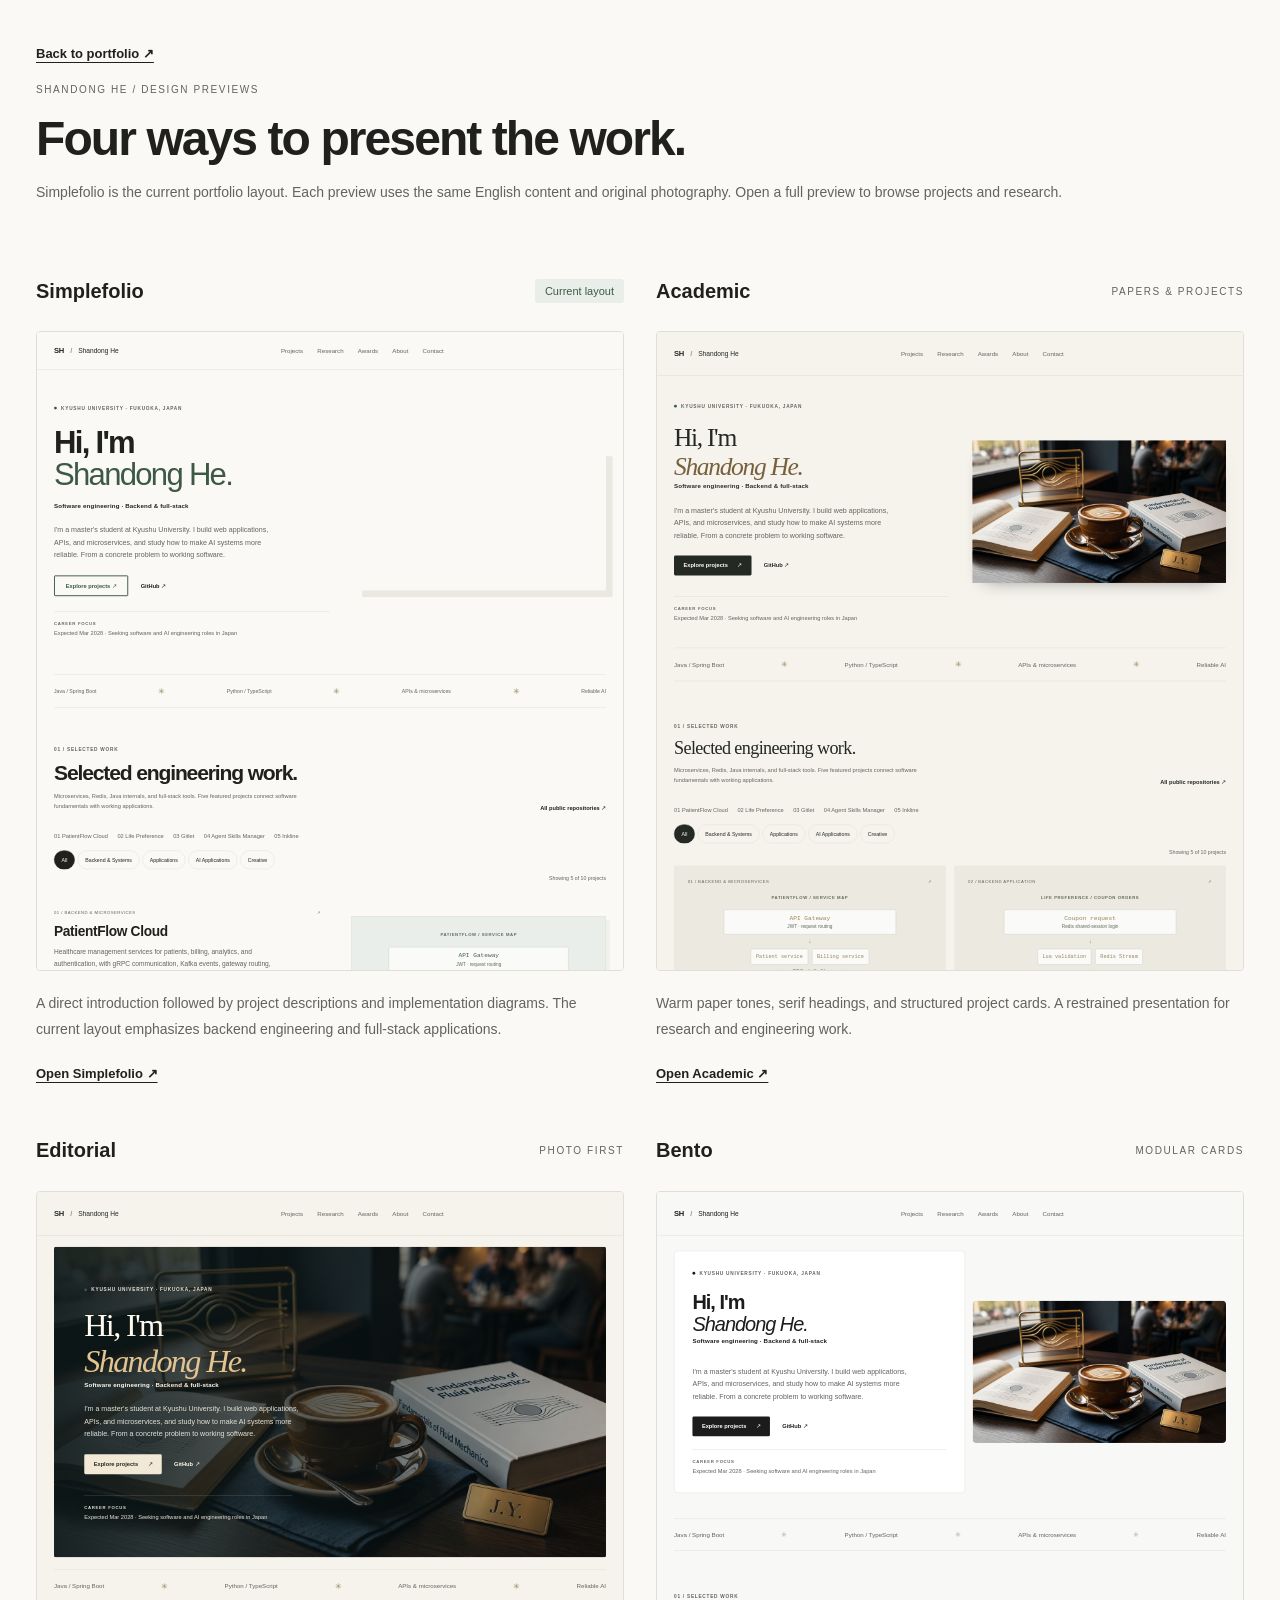
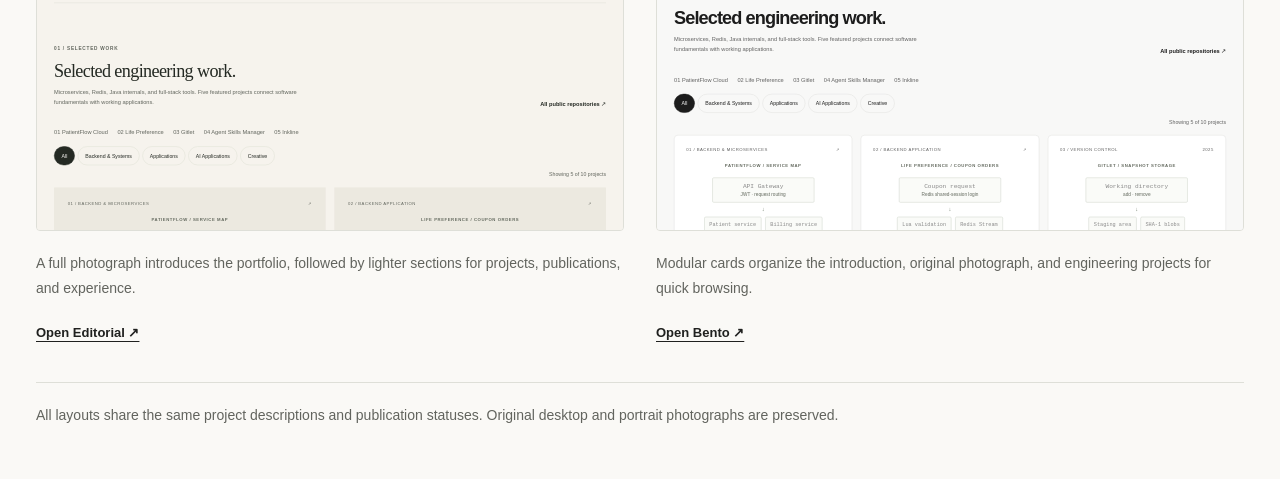
==== commit 84343d11: "Make portfolio English-only and prioritize backend projects" ====
--- a/design-preview.html
+++ b/design-preview.html
@@ -1,5 +1,63 @@
-<!doctype html><html lang="zh-CN"><head><meta charset="utf-8"><meta name="viewport" content="width=device-width,initial-scale=1"><meta name="robots" content="noindex"><title>何单东 · 三种网站设计方案</title><style>*{box-sizing:border-box}body{margin:0;background:#eeece5;color:#262d26;font-family:"Segoe UI","Microsoft YaHei",sans-serif}header,main{max-width:1500px;margin:auto;padding:36px}header{display:flex;justify-content:space-between;gap:24px;align-items:end;padding-bottom:8px}header p{font-size:12px;line-height:1.8;color:#62665e}h1{font:400 34px Georgia,"Microsoft YaHei",serif;letter-spacing:-.04em;margin:8px 0 12px}.label{font-size:10px;letter-spacing:.16em;color:#7b755f}.options{display:grid;grid-template-columns:repeat(3,minmax(0,1fr));gap:22px}.option{min-width:0}.option-head{display:flex;justify-content:space-between;align-items:center;gap:10px}h2{font-size:17px;font-weight:550}a{color:inherit;text-underline-offset:4px;font-size:12px}.recommend{font-size:10px;padding:5px 8px;background:#dde5d7;color:#375844;border-radius:20px}.frame{height:555px;background:#f6f3ed;overflow:hidden;border:1px solid #d4d7cc;border-radius:8px;position:relative;margin:12px 0 20px}iframe{width:1240px;height:1750px;border:0;transform-origin:top left;pointer-events:none}.option p{font-size:12px;line-height:1.85;color:#62665e}.option ul{padding-left:18px;font-size:12px;line-height:2;color:#454e44}.open{display:inline-block;background:#283c31;color:#fff;padding:11px 17px;text-decoration:none;border-radius:3px;margin-top:12px}.note{margin-top:32px;border-top:1px solid #d4d7cc;padding-top:20px;font-size:12px;color:#62665e;line-height:1.8}.links{margin-top:12px;display:flex;gap:20px}.links a{font-size:11px}@media(max-width:850px){.options{grid-template-columns:1fr}header{display:block}header,main{padding:24px}.frame{height:510px}h1{font-size:29px}.option{margin-bottom:28px}}a:focus-visible{outline:3px solid #8a642f;outline-offset:4px}</style></head><body><header><div><span class="label">SHANDONG HE / DESIGN DIRECTIONS</span><h1>同一张完整照片，三种表达。</h1><p>全部保留原桌面与手机背景图。真实论文与项目内容，中英文切换，手机布局。</p></div><p>已选 C：项目优先，适合软件开发与 AI 工程求职。<br>点击「完整预览」可实际切换语言、筛选项目。</p></header><main><div class="options">
-<article class="option"><div class="option-head"><h2>A / 学术杂志风</h2><span class="label">EDITORIAL</span></div><div class="frame"><iframe src="index.html?design=academic" title="学术杂志风预览" tabindex="-1"></iframe></div><p>暖白纸张底色、衬线大标题与完整原图。论文使用清晰的双栏条目，工程作品以规整卡片呈现。</p><ul><li>气质：安静、专业，有个人温度</li><li>重点：代表项目 → 研究成果 → 教育经历</li><li>适合：科研交流、申请与工程求职兼顾</li></ul><a class="open" href="index.html?design=academic" target="_blank" rel="noopener">完整预览 A ↗</a></article>
-<article class="option"><div class="option-head"><h2>B / 沉浸作品集</h2><span class="label">PHOTO FIRST</span></div><div class="frame"><iframe src="index.html?design=editorial" title="沉浸作品集预览" tabindex="-1"></iframe></div><p>完整原图铺满首屏，深色局部遮罩承托暖金标题。滚动后进入明亮内容区，形成强烈的视觉节奏。</p><ul><li>气质：电影感、鲜明、有记忆点</li><li>重点：个人主张 → 项目故事 → 研究</li><li>适合：个人品牌、创意与全栈作品展示</li></ul><a class="open" href="index.html?design=editorial" target="_blank" rel="noopener">完整预览 B ↗</a></article>
-<article class="option"><div class="option-head"><h2>C / Bento 卡片式</h2><span class="recommend">当前方案</span></div><div class="frame"><iframe src="index.html?design=bento" title="Bento 卡片式预览" tabindex="-1"></iframe></div><p>介绍与完整原图分居卡片，搭配黑白配色与无衬线标题。论文、项目和经历各成模块，浏览更轻快。</p><ul><li>气质：现代、轻盈、产品感</li><li>重点：快速理解工程方向与已完成项目</li><li>适合：技术求职、持续扩展的个人主页</li></ul><a class="open" href="index.html?design=bento" target="_blank" rel="noopener">完整预览 C ↗</a></article>
-</div><div class="note">三种方案共用已核对的内容：CANDAR 2026 / WANC 录用短文、CoRL 2026 Pretrain to Adapt workshop 在投论文，以及筛选后的工程项目。三种方案均使用完整原图，图片文件未作修改。默认首页已采用 C，A 与 B 保留供比较。<div class="links"><a href="https://www.framer.com/marketplace/templates/scholar/">学术布局参考 ↗</a><a href="https://www.framer.com/marketplace/templates/72319/">编辑式作品集参考 ↗</a></div></div></main><script>const observer=new ResizeObserver(entries=>entries.forEach(({target,contentRect})=>{const mobile=matchMedia("(max-width:850px)").matches;const width=mobile?390:1240;const height=mobile?1150:1750;const scale=contentRect.width/width;const iframe=target.querySelector("iframe");iframe.style.width=`${width}px`;iframe.style.height=`${height}px`;iframe.style.transform=`scale(${scale})`;target.style.height=`${Math.min(mobile?690:640,height*scale)}px`;}));document.querySelectorAll('.frame').forEach(frame=>observer.observe(frame));</script></body></html>
+<!doctype html>
+<html lang="en">
+<head>
+<meta charset="utf-8">
+<meta name="viewport" content="width=device-width,initial-scale=1">
+<meta name="robots" content="noindex">
+<title>Portfolio design previews — Shandong He</title>
+<style>
+*{box-sizing:border-box}body{margin:0;background:#faf9f6;color:#20211f;font-family:"Segoe UI",sans-serif}header,main{max-width:1280px;margin:auto;padding:36px}header{padding-bottom:8px}h1{font-size:clamp(30px,4vw,48px);letter-spacing:-.04em;margin:12px 0}header p,.option p,.note{font-size:14px;line-height:1.8;color:#62645e}.label{font-size:10px;letter-spacing:.16em;color:#62645e}.options{display:grid;grid-template-columns:repeat(2,minmax(0,1fr));gap:32px}.option{min-width:0}.option-head{display:flex;justify-content:space-between;align-items:center;gap:12px}h2{font-size:20px;font-weight:600}a{color:inherit;text-underline-offset:4px}.badge{font-size:11px;padding:6px 10px;background:#e9eeeb;color:#3d5945;border-radius:3px}.frame{height:555px;overflow:hidden;border:1px solid #dedfd8;border-radius:4px;margin:12px 0 20px}iframe{width:1240px;height:1750px;border:0;transform-origin:top left;pointer-events:none}.open{display:inline-block;padding:10px 0;font-size:13px;font-weight:600}.note{margin-top:32px;border-top:1px solid #dedfd8;padding-top:20px}a:focus-visible{outline:3px solid #3d5945;outline-offset:4px}@media(max-width:850px){.options{grid-template-columns:1fr}header,main{padding:24px}.option{margin-bottom:20px}}
+</style>
+</head>
+<body>
+<header>
+<a class="open" href="index.html">Back to portfolio ↗</a>
+<p class="label">SHANDONG HE / DESIGN PREVIEWS</p>
+<h1>Four ways to present the work.</h1>
+<p>Simplefolio is the current portfolio layout. Each preview uses the same English content and original photography. Open a full preview to browse projects and research.</p>
+</header>
+<main>
+<div class="options">
+<article class="option">
+<div class="option-head"><h2>Simplefolio</h2><span class="badge">Current layout</span></div>
+<div class="frame"><iframe src="index.html?design=simplefolio" title="Simplefolio layout preview" tabindex="-1" loading="lazy"></iframe></div>
+<p>A direct introduction followed by project descriptions and implementation diagrams. The current layout emphasizes backend engineering and full-stack applications.</p>
+<a class="open" href="index.html?design=simplefolio" target="_blank" rel="noopener noreferrer">Open Simplefolio ↗</a>
+</article>
+<article class="option">
+<div class="option-head"><h2>Academic</h2><span class="label">PAPERS &amp; PROJECTS</span></div>
+<div class="frame"><iframe src="index.html?design=academic" title="Academic layout preview" tabindex="-1" loading="lazy"></iframe></div>
+<p>Warm paper tones, serif headings, and structured project cards. A restrained presentation for research and engineering work.</p>
+<a class="open" href="index.html?design=academic" target="_blank" rel="noopener noreferrer">Open Academic ↗</a>
+</article>
+<article class="option">
+<div class="option-head"><h2>Editorial</h2><span class="label">PHOTO FIRST</span></div>
+<div class="frame"><iframe src="index.html?design=editorial" title="Editorial layout preview" tabindex="-1" loading="lazy"></iframe></div>
+<p>A full photograph introduces the portfolio, followed by lighter sections for projects, publications, and experience.</p>
+<a class="open" href="index.html?design=editorial" target="_blank" rel="noopener noreferrer">Open Editorial ↗</a>
+</article>
+<article class="option">
+<div class="option-head"><h2>Bento</h2><span class="label">MODULAR CARDS</span></div>
+<div class="frame"><iframe src="index.html?design=bento" title="Bento layout preview" tabindex="-1" loading="lazy"></iframe></div>
+<p>Modular cards organize the introduction, original photograph, and engineering projects for quick browsing.</p>
+<a class="open" href="index.html?design=bento" target="_blank" rel="noopener noreferrer">Open Bento ↗</a>
+</article>
+</div>
+<p class="note">All layouts share the same project descriptions and publication statuses. Original desktop and portrait photographs are preserved.</p>
+</main>
+<script>
+const observer = new ResizeObserver(entries => entries.forEach(({target,contentRect}) => {
+  const mobile = matchMedia('(max-width:850px)').matches;
+  const width = mobile ? 390 : 1240;
+  const height = mobile ? 1150 : 1750;
+  const scale = contentRect.width / width;
+  const iframe = target.querySelector('iframe');
+  iframe.style.width = `${width}px`;
+  iframe.style.height = `${height}px`;
+  iframe.style.transform = `scale(${scale})`;
+  target.style.height = `${Math.min(mobile ? 690 : 640, height * scale)}px`;
+}));
+document.querySelectorAll('.frame').forEach(frame => observer.observe(frame));
+</script>
+</body>
+</html>
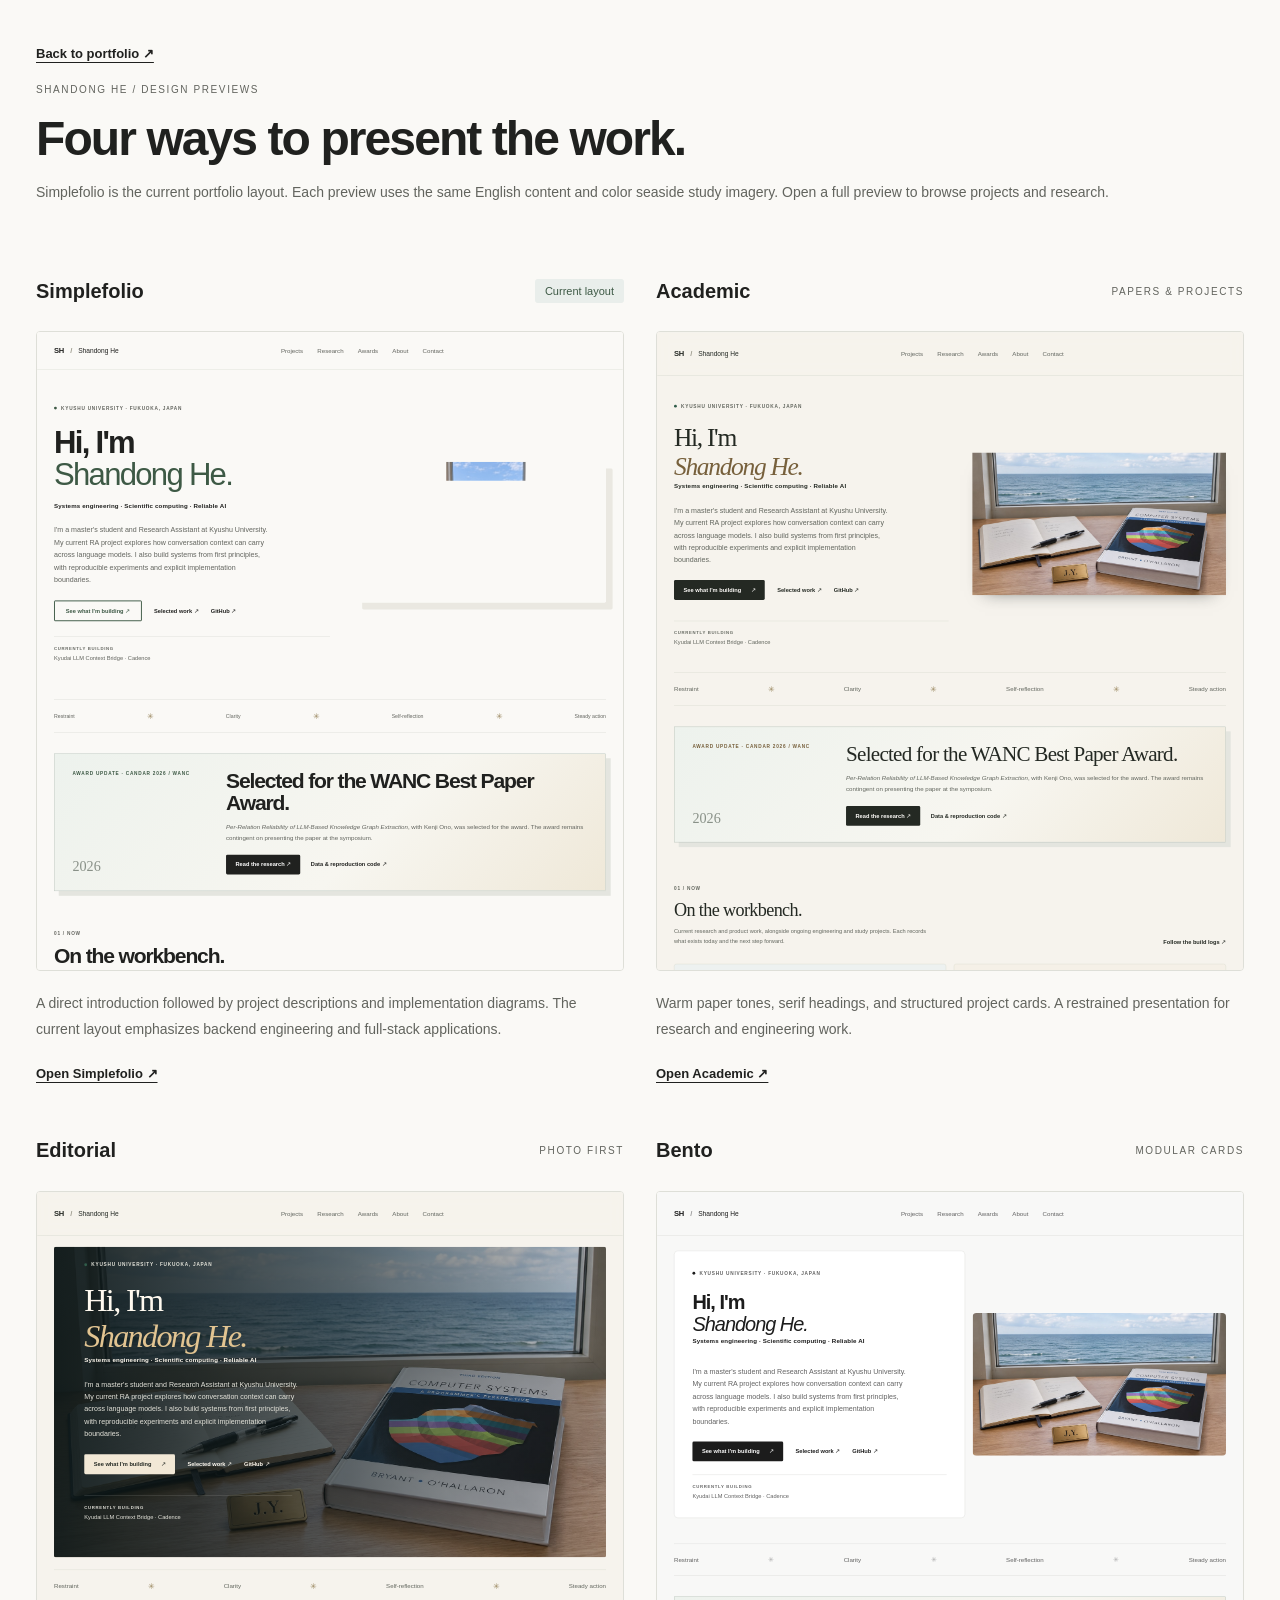
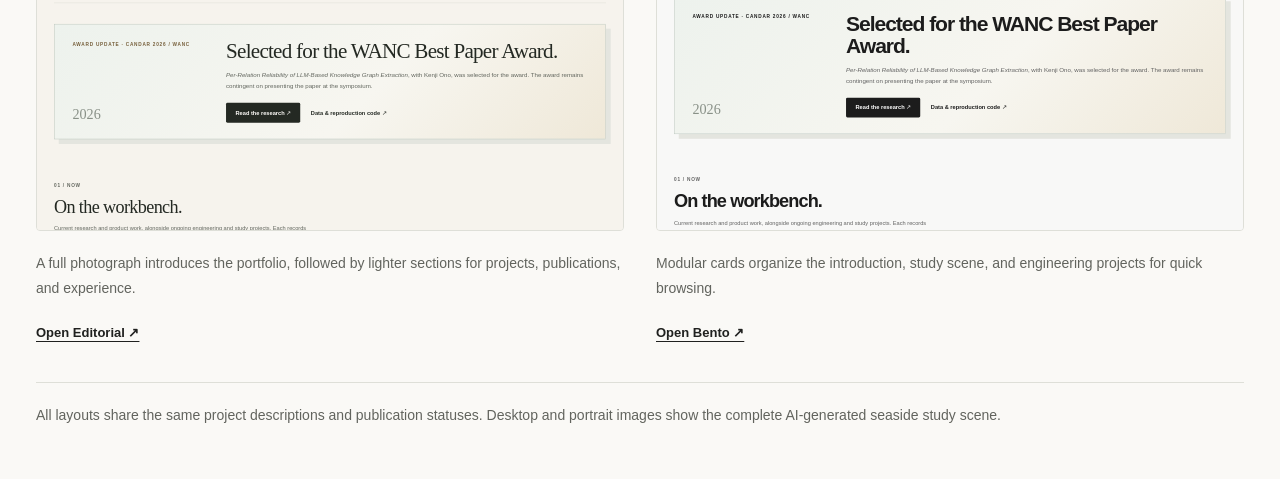
==== commit c2428307: "Replace hero with natural color seaside study imagery" ====
--- a/design-preview.html
+++ b/design-preview.html
@@ -14,7 +14,7 @@
 <a class="open" href="index.html">Back to portfolio ↗</a>
 <p class="label">SHANDONG HE / DESIGN PREVIEWS</p>
 <h1>Four ways to present the work.</h1>
-<p>Simplefolio is the current portfolio layout. Each preview uses the same English content and original photography. Open a full preview to browse projects and research.</p>
+<p>Simplefolio is the current portfolio layout. Each preview uses the same English content and color seaside study imagery. Open a full preview to browse projects and research.</p>
 </header>
 <main>
 <div class="options">
@@ -39,11 +39,11 @@
 <article class="option">
 <div class="option-head"><h2>Bento</h2><span class="label">MODULAR CARDS</span></div>
 <div class="frame"><iframe src="index.html?design=bento" title="Bento layout preview" tabindex="-1" loading="lazy"></iframe></div>
-<p>Modular cards organize the introduction, original photograph, and engineering projects for quick browsing.</p>
+<p>Modular cards organize the introduction, study scene, and engineering projects for quick browsing.</p>
 <a class="open" href="index.html?design=bento" target="_blank" rel="noopener noreferrer">Open Bento ↗</a>
 </article>
 </div>
-<p class="note">All layouts share the same project descriptions and publication statuses. Original desktop and portrait photographs are preserved.</p>
+<p class="note">All layouts share the same project descriptions and publication statuses. Desktop and portrait images show the complete AI-generated seaside study scene.</p>
 </main>
 <script>
 const observer = new ResizeObserver(entries => entries.forEach(({target,contentRect}) => {
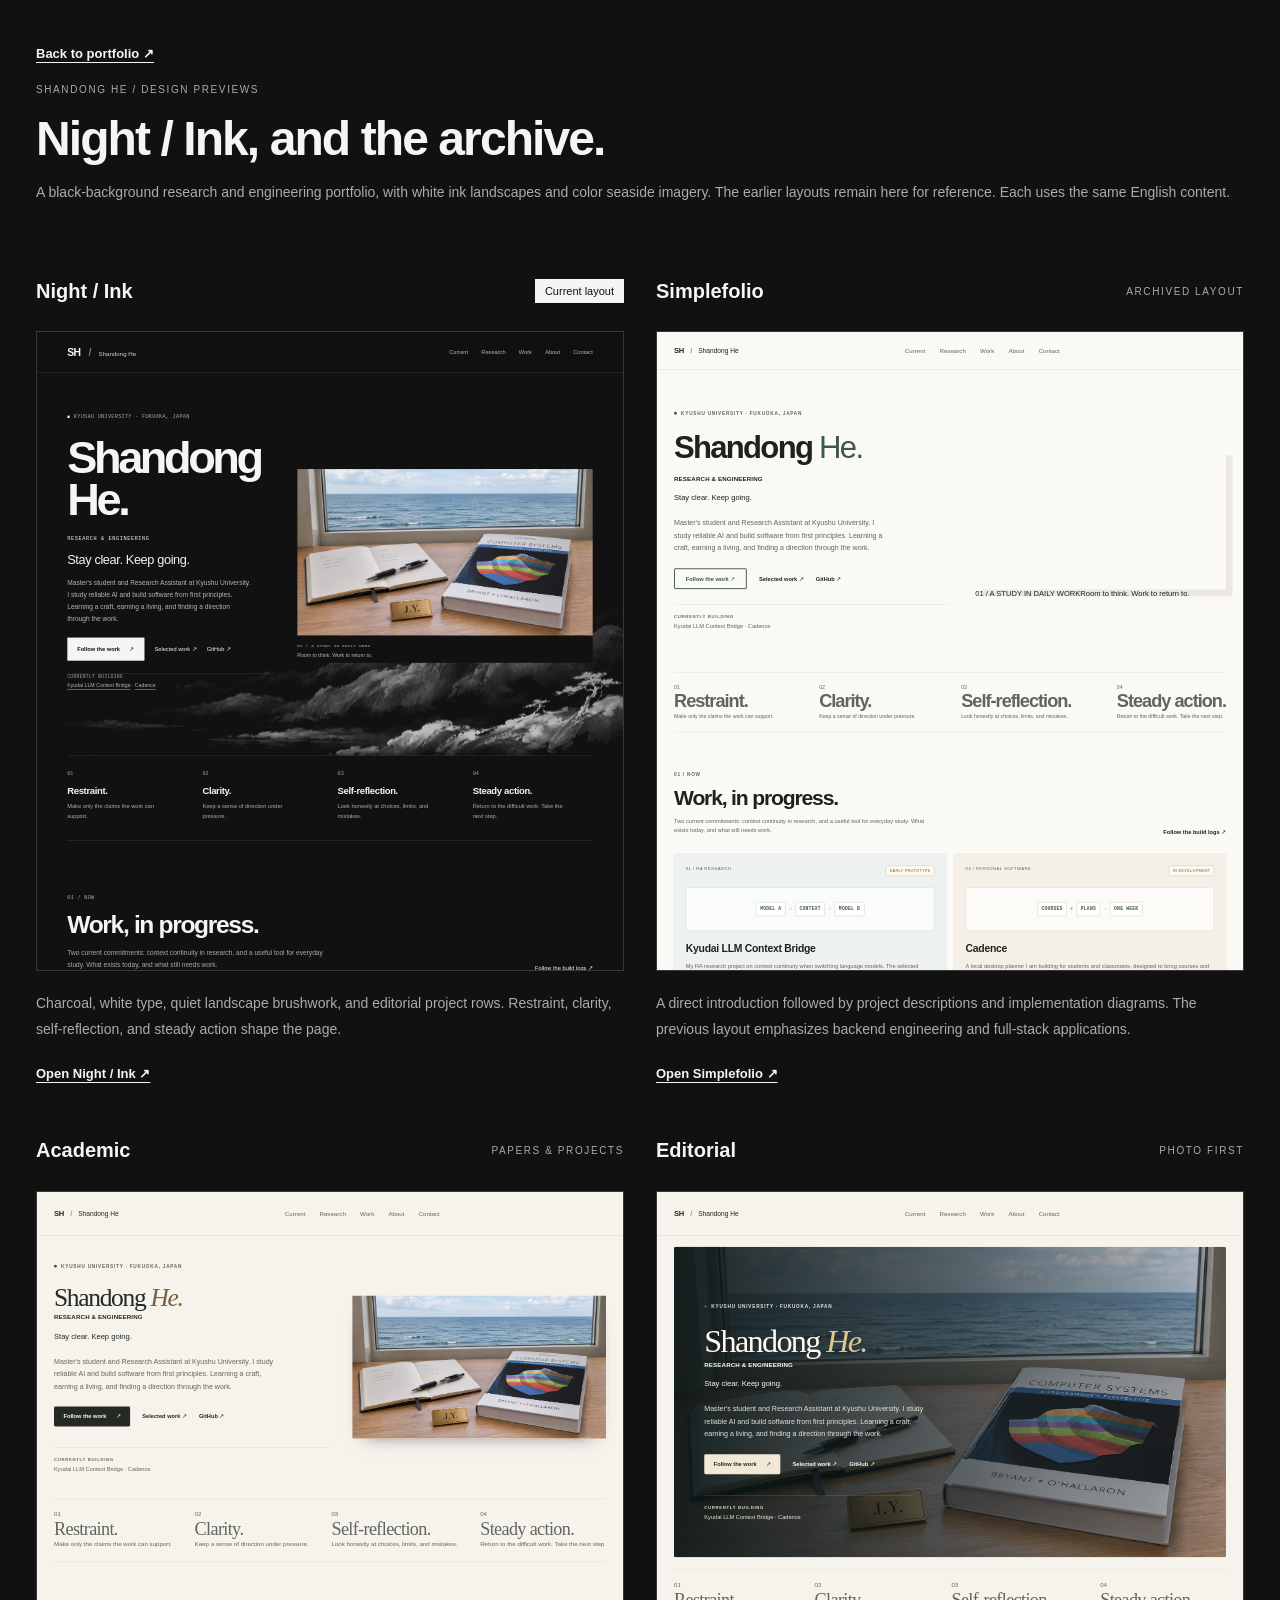
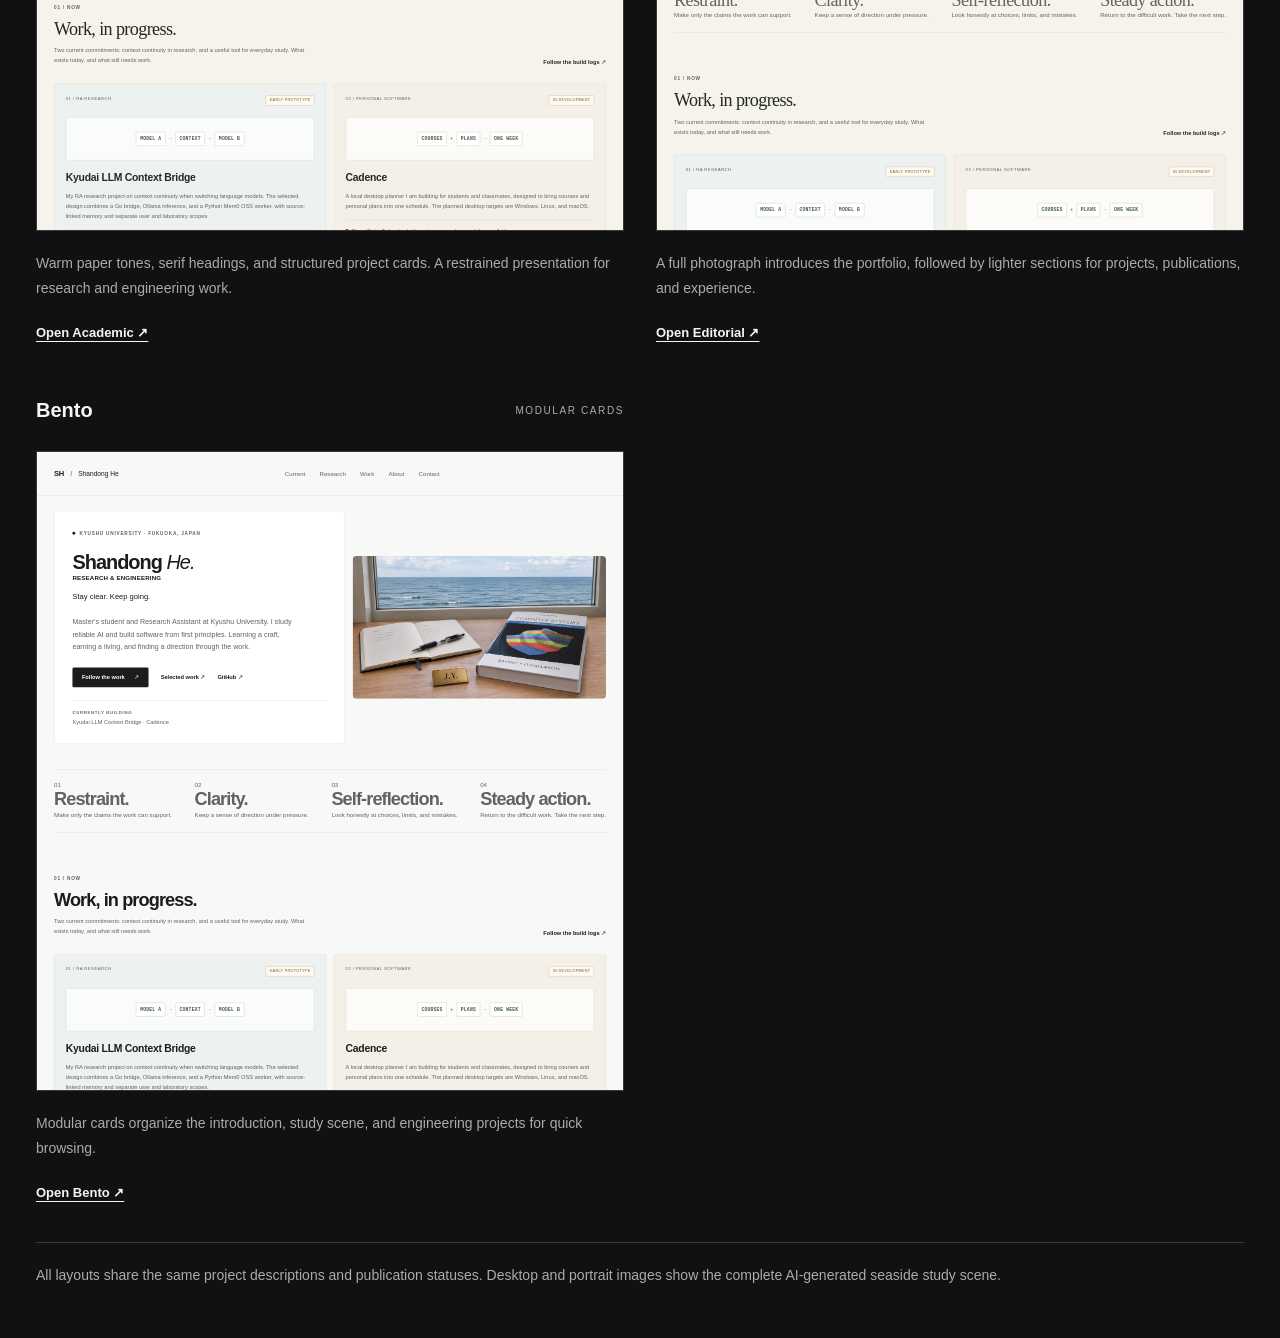
==== commit 0a957731: "Redesign portfolio with black backgrounds and white ink landscapes" ====
--- a/design-preview.html
+++ b/design-preview.html
@@ -6,22 +6,28 @@
 <meta name="robots" content="noindex">
 <title>Portfolio design previews — Shandong He</title>
 <style>
-*{box-sizing:border-box}body{margin:0;background:#faf9f6;color:#20211f;font-family:"Segoe UI",sans-serif}header,main{max-width:1280px;margin:auto;padding:36px}header{padding-bottom:8px}h1{font-size:clamp(30px,4vw,48px);letter-spacing:-.04em;margin:12px 0}header p,.option p,.note{font-size:14px;line-height:1.8;color:#62645e}.label{font-size:10px;letter-spacing:.16em;color:#62645e}.options{display:grid;grid-template-columns:repeat(2,minmax(0,1fr));gap:32px}.option{min-width:0}.option-head{display:flex;justify-content:space-between;align-items:center;gap:12px}h2{font-size:20px;font-weight:600}a{color:inherit;text-underline-offset:4px}.badge{font-size:11px;padding:6px 10px;background:#e9eeeb;color:#3d5945;border-radius:3px}.frame{height:555px;overflow:hidden;border:1px solid #dedfd8;border-radius:4px;margin:12px 0 20px}iframe{width:1240px;height:1750px;border:0;transform-origin:top left;pointer-events:none}.open{display:inline-block;padding:10px 0;font-size:13px;font-weight:600}.note{margin-top:32px;border-top:1px solid #dedfd8;padding-top:20px}a:focus-visible{outline:3px solid #3d5945;outline-offset:4px}@media(max-width:850px){.options{grid-template-columns:1fr}header,main{padding:24px}.option{margin-bottom:20px}}
+*{box-sizing:border-box}body{margin:0;background:#111111;color:#f5f5f5;font-family:"Segoe UI",sans-serif}header,main{max-width:1280px;margin:auto;padding:36px}header{padding-bottom:8px}h1{font-size:clamp(30px,4vw,48px);letter-spacing:-.04em;margin:12px 0}header p,.option p,.note{font-size:14px;line-height:1.8;color:#ababab}.label{font-size:10px;letter-spacing:.16em;color:#ababab}.options{display:grid;grid-template-columns:repeat(2,minmax(0,1fr));gap:32px}.option{min-width:0}.option-head{display:flex;justify-content:space-between;align-items:center;gap:12px}h2{font-size:20px;font-weight:600}a{color:inherit;text-underline-offset:4px}.badge{font-size:11px;padding:6px 10px;background:#f5f5f5;color:#111111;border-radius:0}.frame{height:555px;overflow:hidden;border:1px solid #383838;border-radius:0;margin:12px 0 20px}iframe{width:1240px;height:1750px;border:0;transform-origin:top left;pointer-events:none}.open{display:inline-block;padding:10px 0;font-size:13px;font-weight:600}.note{margin-top:32px;border-top:1px solid #383838;padding-top:20px}a:focus-visible{outline:2px solid #f5f5f5;outline-offset:4px}@media(max-width:850px){.options{grid-template-columns:1fr}header,main{padding:24px}.option{margin-bottom:20px}}
 </style>
 </head>
 <body>
 <header>
 <a class="open" href="index.html">Back to portfolio ↗</a>
 <p class="label">SHANDONG HE / DESIGN PREVIEWS</p>
-<h1>Four ways to present the work.</h1>
-<p>Simplefolio is the current portfolio layout. Each preview uses the same English content and color seaside study imagery. Open a full preview to browse projects and research.</p>
+<h1>Night / Ink, and the archive.</h1>
+<p>A black-background research and engineering portfolio, with white ink landscapes and color seaside imagery. The earlier layouts remain here for reference. Each uses the same English content.</p>
 </header>
 <main>
 <div class="options">
 <article class="option">
-<div class="option-head"><h2>Simplefolio</h2><span class="badge">Current layout</span></div>
+<div class="option-head"><h2>Night / Ink</h2><span class="badge">Current layout</span></div>
+<div class="frame"><iframe src="index.html?design=ink" title="Night and Ink layout preview" tabindex="-1" loading="lazy"></iframe></div>
+<p>Charcoal, white type, quiet landscape brushwork, and editorial project rows. Restraint, clarity, self-reflection, and steady action shape the page.</p>
+<a class="open" href="index.html?design=ink" target="_blank" rel="noopener noreferrer">Open Night / Ink ↗</a>
+</article>
+<article class="option">
+<div class="option-head"><h2>Simplefolio</h2><span class="label">ARCHIVED LAYOUT</span></div>
 <div class="frame"><iframe src="index.html?design=simplefolio" title="Simplefolio layout preview" tabindex="-1" loading="lazy"></iframe></div>
-<p>A direct introduction followed by project descriptions and implementation diagrams. The current layout emphasizes backend engineering and full-stack applications.</p>
+<p>A direct introduction followed by project descriptions and implementation diagrams. The previous layout emphasizes backend engineering and full-stack applications.</p>
 <a class="open" href="index.html?design=simplefolio" target="_blank" rel="noopener noreferrer">Open Simplefolio ↗</a>
 </article>
 <article class="option">
